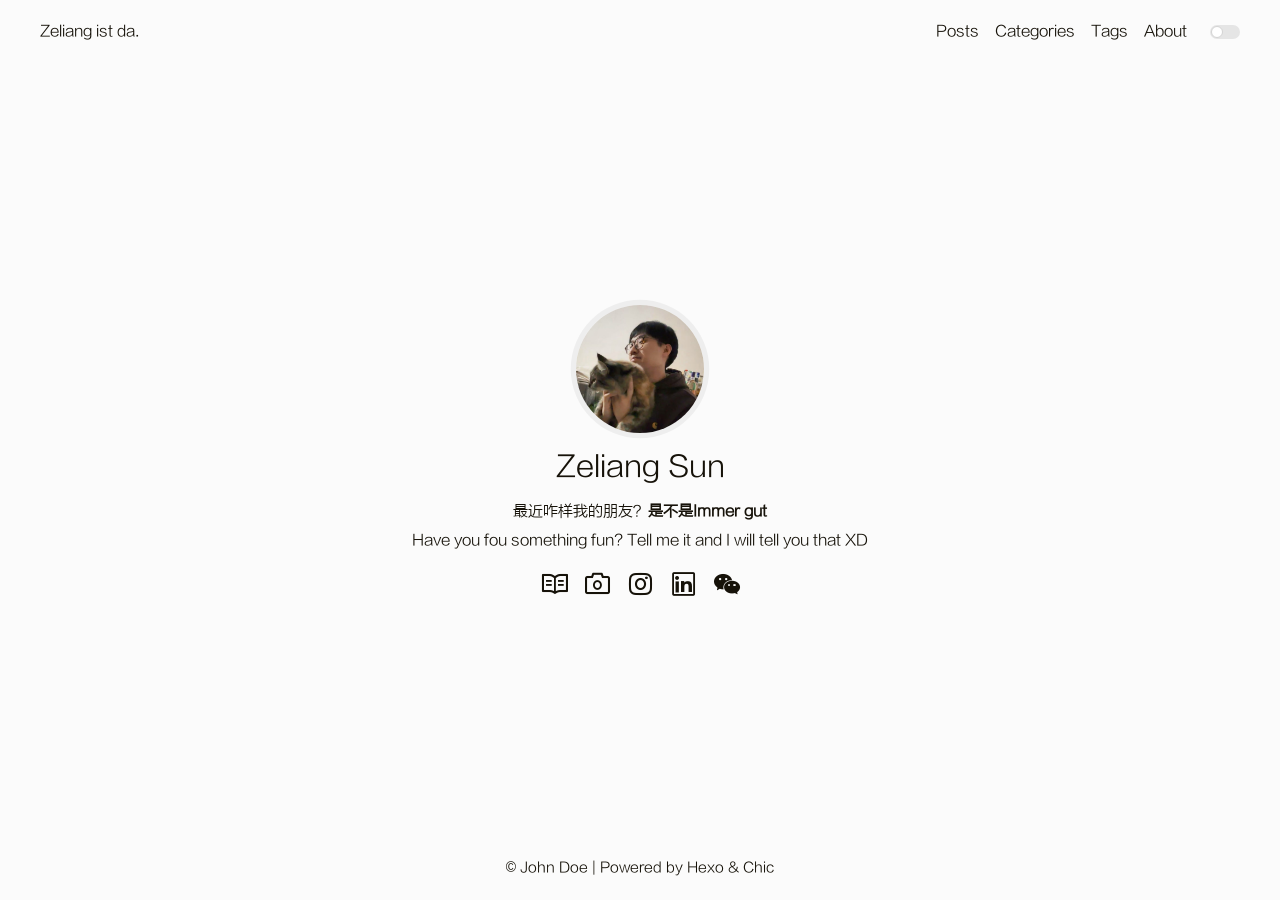
==== index.html @ 25e83e16 "Site updated: 2025-07-18 17:07:10" ====
<!DOCTYPE html>
<html lang="en">

<head>
    <meta charset="UTF-8">
<meta name="viewport"
      content="width=device-width, initial-scale=1.0, maximum-scale=1.0, minimum-scale=1.0">
<meta http-equiv="X-UA-Compatible" content="ie=edge">

    <meta name="author" content="John Doe">





<title>Hexo</title>



    <link rel="icon" href="/faviconSZL.ico">




    <!-- stylesheets list from _config.yml -->
    
    <link rel="stylesheet" href="/css/style.css">
    



    <!-- scripts list from _config.yml -->
    
    <script src="/js/script.js"></script>
    
    <script src="/js/tocbot.min.js"></script>
    



    
    
        
    


<meta name="generator" content="Hexo 7.3.0"></head>

<body>
    <script>
        // this function is used to check current theme before page loaded.
        (() => {
            const pagebody = document.getElementsByTagName('body')[0]

            function setTheme(status) {

                if (status === 'dark') {
                    window.sessionStorage.theme = 'dark'
                    pagebody.classList.add('dark-theme');

                } else if (status === 'light') {
                    window.sessionStorage.theme = 'light'
                    pagebody.classList.remove('dark-theme');
                }
            };

            setTheme(window.sessionStorage.theme)
        })();
    </script>

    <div class="wrapper">
        <header>
    <nav class="navbar">
        <div class="container">
            <div class="navbar-header header-logo"><a href="/">Zeliang ist da.</a></div>
            <div class="menu navbar-right">
                
                <a class="menu-item" href="/archives">Posts</a>
                
                <a class="menu-item" href="/category">Categories</a>
                
                <a class="menu-item" href="/tag">Tags</a>
                
                <a class="menu-item" href="/about">About</a>
                
                
                <input id="switch_default" type="checkbox" class="switch_default">
                <label for="switch_default" class="toggleBtn"></label>
            </div>
        </div>
    </nav>

    
    <nav class="navbar-mobile" id="nav-mobile">
        <div class="container">
            <div class="navbar-header">
                <div>
                    <a href="/">Zeliang ist da.</a><a id="mobile-toggle-theme">·&nbsp;Light</a>
                </div>
                <div class="menu-toggle" onclick="mobileBtn()">
                    <svg class="menu-icon" xmlns="http://www.w3.org/2000/svg" width="32" height="32" viewBox="0 0 24 24"><path fill="currentColor" d="M4.5 17.27q-.213 0-.356-.145T4 16.768t.144-.356t.356-.143h15q.213 0 .356.144q.144.144.144.357t-.144.356t-.356.143zm0-4.77q-.213 0-.356-.144T4 11.999t.144-.356t.356-.143h15q.213 0 .356.144t.144.357t-.144.356t-.356.143zm0-4.77q-.213 0-.356-.143Q4 7.443 4 7.23t.144-.356t.356-.143h15q.213 0 .356.144T20 7.23t-.144.356t-.356.144z"/></svg>
                    <svg class="close-icon" xmlns="http://www.w3.org/2000/svg" width="32" height="32" viewBox="0 0 24 24"><!-- Icon from Material Symbols Light by Google - https://github.com/google/material-design-icons/blob/master/LICENSE --><path fill="currentColor" d="m12 12.708l-5.246 5.246q-.14.14-.344.15t-.364-.15t-.16-.354t.16-.354L11.292 12L6.046 6.754q-.14-.14-.15-.344t.15-.364t.354-.16t.354.16L12 11.292l5.246-5.246q.14-.14.345-.15q.203-.01.363.15t.16.354t-.16.354L12.708 12l5.246 5.246q.14.14.15.345q.01.203-.15.363t-.354.16t-.354-.16z"/></svg>
                </div>
            </div>
            <div class="menu" id="mobile-menu">
                
                <a class="menu-item" href="/archives">Posts</a>
                
                <a class="menu-item" href="/category">Categories</a>
                
                <a class="menu-item" href="/tag">Tags</a>
                
                <a class="menu-item" href="/about">About</a>
                
            </div>
        </div>
    </nav>

</header>
<script>
    var mobileBtn = function f() {
        var toggleMenu = document.getElementsByClassName("menu-toggle")[0];
        var mobileMenu = document.getElementById("mobile-menu");
        if (toggleMenu.classList.contains("active")) {
            toggleMenu.classList.remove("active")
            mobileMenu.classList.remove("active")
        } else {
            toggleMenu.classList.add("active")
            mobileMenu.classList.add("active")
        }
    }
</script>
            <div class="main">
                
    <div class="container profile-container">
    <div class="intro">
        <div class="avatar">
            <a href="/archives"><img src="/image/WC.jpg"></a>
        </div>
        <div class="nickname">Zeliang Sun</div>
        <div class="description"><p>最近咋样我的朋友？<strong>是不是Immer gut</strong> <br> Have you fou something fun? Tell me it and I will tell you that XD</p>
</div>
        <div class="links">
            
                
                    <a class="link-item" title="Blog" href="/archives">
                        
                        
                            <i class="iconfont icon-blog"></i>
                        
                    </a>
                
                    <a class="link-item" title="Gallery" target="_blank" rel="noopener" href="https://www.xiaohongshu.com/user/profile/585cacf982ec3926bdb0a9de?xsec_token=YB1grFeYqN_y-2Yd3AJe_XyZFnTfMAkf03-LGsz-wFnMQ=&amp;xsec_source=app_share&amp;xhsshare=CopyLink&amp;appuid=585cacf982ec3926bdb0a9de&amp;apptime=1752844489&amp;share_id=304d26b57cd74c2a940ad564760cf4ba">
                        
                        
                            <i class="iconfont icon-gallery"></i>
                        
                    </a>
                
                    <a class="link-item" title="Instagram" target="_blank" rel="noopener" href="https://www.instagram.com/szl213?igsh=NjJsY3E1cG1peXRq&amp;utm_source=qr">
                        
                        
                            <i class="iconfont icon-instagram"></i>
                        
                    </a>
                
                    <a class="link-item" title="LinkedIn" target="_blank" rel="noopener" href="https://www.linkedin.com/in/zeliang98">
                        
                        
                            <i class="iconfont icon-linkedin"></i>
                        
                    </a>
                
                    <a class="link-item" title="WeChat" href="Wechat__BurnJinro">
                        
                        
                            <i class="iconfont icon-wechat"></i>
                        
                    </a>
                
            
        </div>
    </div>
</div>


            </div>
            <footer id="footer" class="footer">
    <div class="copyright">
        <span>© John Doe | Powered by <a href="https://hexo.io" target="_blank">Hexo</a> & <a href="https://github.com/Siricee/hexo-theme-Chic" target="_blank">Chic</a></span>
    </div>
</footer>

    </div>
</body>

</html>
---- css/style.css ----
/* normalize.css v8.0.0 | MIT License | github.com/necolas/normalize.css */
html {
  line-height: 1.15 /* 1 */;
  -webkit-text-size-adjust: 100% /* 2 */;
}
body {
  margin: 0;
}
h1 {
  font-size: 2em;
  margin: 0.67em 0;
}
hr {
  box-sizing: content-box /* 1 */;
  height: 0 /* 1 */;
  overflow: visible /* 2 */;
}
pre {
  font-family: monospace, monospace /* 1 */;
  font-size: 1em /* 2 */;
}
a {
  background-color: transparent;
}
abbr[title] {
  border-bottom: none /* 1 */;
  text-decoration: underline /* 2 */;
  text-decoration: underline dotted /* 2 */;
}
b,
strong {
  font-weight: bolder;
}
code,
kbd,
samp {
  font-family: monospace, monospace /* 1 */;
  font-size: 1em /* 2 */;
}
small {
  font-size: 80%;
}
sub,
sup {
  font-size: 75%;
  line-height: 0;
  position: relative;
  vertical-align: baseline;
}
sub {
  bottom: -0.25em;
}
sup {
  top: -0.5em;
}
img {
  border-style: none;
}
button,
input,
optgroup,
select,
textarea {
  font-family: inherit /* 1 */;
  font-size: 100% /* 1 */;
  line-height: 1.15 /* 1 */;
  margin: 0 /* 2 */;
}
button,
input {
  overflow: visible;
}
button,
select {
  text-transform: none;
}
button,
[type="button"],
[type="reset"],
[type="submit"] {
  -webkit-appearance: button;
}
button::-moz-focus-inner,
[type="button"]::-moz-focus-inner,
[type="reset"]::-moz-focus-inner,
[type="submit"]::-moz-focus-inner {
  border-style: none;
  padding: 0;
}
button:-moz-focusring,
[type="button"]-moz-focusring,
[type="reset"]-moz-focusring,
[type="submit"]-moz-focusring {
  outline: 1px dotted ButtonText;
}
fieldset {
  padding: 0.35em 0.75em 0.625em;
}
legend {
  box-sizing: border-box /* 1 */;
  color: inherit /* 2 */;
  display: table /* 1 */;
  max-width: 100% /* 1 */;
  padding: 0 /* 3 */;
  white-space: normal /* 1 */;
}
progress {
  vertical-align: baseline;
}
textarea {
  overflow: auto;
}
[type="checkbox"],
[type="radio"] {
  box-sizing: border-box /* 1 */;
  padding: 0 /* 2 */;
}
[type="number"]::-webkit-inner-spin-button,
[type="number"]::-webkit-outer-spin-button {
  height: auto;
}
[type="search"] {
  -webkit-appearance: textfield /* 1 */;
  outline-offset: -2px /* 2 */;
}
[type="search"]::-webkit-search-decoration {
  -webkit-appearance: none;
}
::-webkit-file-upload-button {
  -webkit-appearance: button /* 1 */;
  font: inherit /* 2 */;
}
details {
  display: block;
}
summary {
  display: list-item;
}
template {
  display: none;
}
[hidden] {
  display: none;
}
@font-face {
  font-family: 'lanting';
  src: url("../fonts/lanting/lanting.eot"); /* IE9 */
  src: url("../fonts/lanting/lanting.eot?#iefix") format('embedded-opentype'), /* IE6-IE8 */ url("../fonts/lanting/lanting.woff2") format('woff2'), url("../fonts/lanting/lanting.woff") format('woff'), url("../fonts/lanting/lanting.ttf") format('truetype'); /* chrome, firefox, opera, Safari, Android, iOS 4.2+ */
  font-weight: 300;
  font-display: swap;
}
html {
  font-family: 'Microsoft Jhenghei', Lantinghei SC, 'lanting', PingFang SC, Seguo UI, Microsoft Yahei, Arial;
}
html::-webkit-scrollbar {
  width: 8px;
  height: 8px;
}
html::-webkit-scrollbar-thumb {
  height: 40px;
  background-color: #eee;
  border-radius: 16px;
}
html::-webkit-scrollbar-thumb:hover {
  background-color: #ddd;
}
body {
  font-size: 11pt;
  font-weight: normal;
  line-height: 2em;
  overflow: overlay;
  background-color: #fbfbfb;
  color: #161209;
  transition: color 0.2s ease, border-color 0.2s ease, background 0.2s ease, opacity 0.2s ease;
}
body:before {
  content: "";
  background-repeat: no-repeat;
  background-position: center;
  opacity: 0.05;
  position: fixed;
  top: 0;
  left: 0;
  width: 100%;
  height: 100%;
  z-index: -1;
}
body.dark-theme {
  background-color: #292a2d;
  color: #a9a9b3;
  transition: color 0.2s ease, border-color 0.2s ease, background 0.2s ease, opacity 0.2s ease;
}
a {
  color: #161209;
  text-decoration: none;
  transition: color 0.2s ease, border-color 0.2s ease, background 0.2s ease, opacity 0.2s ease;
  cursor: pointer;
}
a:hover {
  color: #2d96bd;
  text-decoration: none;
  transition: color 0.2s ease, border-color 0.2s ease, background 0.2s ease, opacity 0.2s ease;
}
.dark-theme a {
  color: #a9a9b3;
  text-decoration: none;
  transition: color 0.2s ease, border-color 0.2s ease, background 0.2s ease, opacity 0.2s ease;
}
.dark-theme a:hover {
  color: #fff;
  text-decoration: none;
  transition: color 0.2s ease, border-color 0.2s ease, background 0.2s ease, opacity 0.2s ease;
}
.wrapper {
  display: flex;
  flex-direction: column;
  min-height: 100vh;
  width: 100%;
}
.navbar {
  height: 4rem;
  line-height: 4rem;
  width: 100%;
}
.navbar .container {
  width: auto;
  max-width: 1200px;
  text-align: center;
  padding-left: 1em;
  padding-right: 1em;
  margin: 0 auto;
  display: flex;
  justify-content: space-between;
}
.main {
  flex-grow: 1;
  flex-shrink: 0;
  flex-basis: auto;
  display: flex;
  flex-direction: column;
}
.main .container {
  padding-left: 1em;
  padding-right: 1em;
  height: 100%;
  display: flex;
  flex-direction: column;
  flex: 1;
}
.footer {
  height: 4rem;
  width: 100%;
  text-align: center;
  line-height: 4rem;
}
@font-face {font-family: "iconfont";
  src: url('iconfont.eot?t=1585328536727'); /* IE9 */
  src: url('iconfont.eot?t=1585328536727#iefix') format('embedded-opentype'), /* IE6-IE8 */
  url('[data-uri]') format('woff2'),
  url('iconfont.woff?t=1585328536727') format('woff'),
  url('iconfont.ttf?t=1585328536727') format('truetype'), /* chrome, firefox, opera, Safari, Android, iOS 4.2+ */
  url('iconfont.svg?t=1585328536727#iconfont') format('svg'); /* iOS 4.1- */
}

.iconfont {
  font-family: "iconfont" !important;
  font-size: 16px;
  font-style: normal;
  -webkit-font-smoothing: antialiased;
  -moz-osx-font-smoothing: grayscale;
}

.icon-publish:before {
  content: "\e7b3";
}

.icon-resume:before {
  content: "\e7b5";
}

.icon-trophy:before {
  content: "\e7c4";
}

.icon-category:before {
  content: "\e7d1";
}

.icon-gallery:before {
  content: "\e7d7";
}

.icon-blog:before {
  content: "\e7d8";
}

.icon-rss:before {
  content: "\e7e0";
}

.icon-link:before {
  content: "\e7e2";
}

.icon-tags:before {
  content: "\e7e5";
}

.icon-alipay:before {
  content: "\e87c";
}

.icon-zhihu:before {
  content: "\e87d";
}

.icon-linkedin:before {
  content: "\e87e";
}

.icon-facebook:before {
  content: "\e87f";
}

.icon-skype:before {
  content: "\e880";
}

.icon-codesandbox:before {
  content: "\e881";
}

.icon-codepen:before {
  content: "\e882";
}

.icon-sketch:before {
  content: "\e883";
}

.icon-gitlab:before {
  content: "\e884";
}

.icon-dribbble:before {
  content: "\e885";
}

.icon-instagram:before {
  content: "\e886";
}

.icon-reddit:before {
  content: "\e887";
}

.icon-youtube:before {
  content: "\e888";
}

.icon-qq:before {
  content: "\e889";
}

.icon-twitter:before {
  content: "\e88a";
}

.icon-weibo:before {
  content: "\e88b";
}

.icon-wechat:before {
  content: "\e88c";
}

.icon-github:before {
  content: "\e88d";
}


.switch_default[type=checkbox] {
  display: none;
}
.switch_default + label {
  cursor: pointer;
  text-indent: -9999px;
  background: #e5e5e5;
  display: inline-block;
  height: 14px;
  width: 30px;
  border-radius: 8px;
  position: relative;
}
.switch_default + label:after {
  content: '';
  position: absolute;
  top: 1px;
  left: 1px;
  width: 12px;
  height: 12px;
  background: #fff;
  border-radius: 6px;
  border: 1px solid #d3d3d3;
  box-sizing: border-box;
}
.switch_default + label:active {
  transition: 0.3s;
}
.switch_default:checked + label {
  background: #4699a5;
}
.switch_default:checked + label:after {
  left: calc(100% - 1px);
  transform: translateX(-100%);
}
label:active:after {
  width: 26px;
}
header {
  user-select: none;
}
header .menu {
  display: flex;
  align-items: center;
}
header .menu a {
  padding: 0 8px;
}
header .menu a .active {
  font-weight: 900;
  color: #161209;
}
.dark-theme header .menu a .active {
  color: #fff;
}
header .menu label {
  margin-left: 15px;
  position: relative;
}
.copyright {
  font-size: 14px;
}
.pagination {
  display: flex;
  flex-direction: row;
  justify-content: center;
  list-style: none;
  white-space: nowrap;
  width: 100%;
  padding-top: 2em;
}
.pagination a,
.pagination span {
  -webkit-font-smoothing: antialiased;
  font-size: 12px;
  color: #bfbfbf;
  letter-spacing: 0.1em;
  font-weight: 700;
  padding: 5px 5px;
  text-decoration: none;
  transition: 0.3s;
}
.pagination .page-number {
  padding-bottom: 3px;
  margin: 0 20px;
  box-sizing: border-box;
  position: relative;
  display: inline;
}
.pagination .page-number.disabled {
  display: none;
}
.pagination .page-number:hover a {
  color: #000;
}
.dark-theme .pagination .page-number:hover a {
  color: #fff;
}
.pagination .page-number:before,
.pagination .page-number:after {
  position: absolute;
  content: "";
  width: 0;
  height: 1px;
  background: #000;
  transition: 0.3s;
  bottom: 0px;
}
.dark-theme .pagination .page-number:before,
.dark-theme .pagination .page-number:after {
  background: #fff;
}
.pagination .page-number:before .current,
.pagination .page-number:after .current {
  width: 100%;
}
.pagination .page-number:before {
  left: 50%;
}
.pagination .page-number:after {
  right: 50%;
}
.pagination .page-number:hover:before,
.pagination .page-number:hover:after {
  width: 50%;
}
.pagination .page-number.current {
  color: #000;
}
.dark-theme .pagination .page-number.current {
  color: #fff;
}
.pagination .page-number.current:before,
.pagination .page-number.current:after {
  width: 60%;
}
.profile-container {
  justify-content: center;
  align-items: center;
}
.intro {
  text-align: center;
}
.intro .avatar {
  padding: 10px;
}
.intro .avatar img {
  width: 128px;
  height: auto;
  display: inline-block;
  -webkit-border-radius: 100%;
  border-radius: 100%;
  -webkit-box-shadow: 0 0 0 0.3618em rgba(0,0,0,0.05);
  box-shadow: 0 0 0 0.3618em rgba(0,0,0,0.05);
  margin: 0 auto;
  -webkit-transition: all ease 0.4s;
  -moz-transition: all ease 0.4s;
  -o-transition: all ease 0.4s;
  transition: all ease 0.4s;
  cursor: pointer;
}
.intro .avatar img:hover {
  position: relative;
  -webkit-transform: translateY(-0.75em);
  -moz-transform: translateY(-0.75em);
  -ms-transform: translateY(-0.75em);
  -o-transform: translateY(-0.75em);
  transform: translateY(-0.75em);
  cursor: pointer;
}
.nickname {
  font-size: 2em;
  font-weight: normal;
}
.links a {
  padding: 0 5px;
}
.links a:hover {
  background-color: transparent;
}
.links .iconfont {
  font-size: 2em;
}
.post-wrap {
  position: relative;
  width: 100%;
  max-width: 780px;
  margin: 0 auto;
  padding-top: 2rem;
}
.post-wrap .archive-item {
  margin-left: 2rem;
}
.archive-item-link {
  display: inline-block;
  text-decoration: none;
  overflow: hidden;
  white-space: nowrap;
}
.archive-item-link:hover {
  color: #2d96bd;
  background-color: transparent;
}
.dark-theme .archive-item-link {
  color: #a9a9b3;
  text-decoration: none;
  transition: color 0.2s ease, border-color 0.2s ease, background 0.2s ease, opacity 0.2s ease;
}
.dark-theme .archive-item-link:hover {
  color: #fff;
  text-decoration: none;
  transition: color 0.2s ease, border-color 0.2s ease, background 0.2s ease, opacity 0.2s ease;
}
.archive-item-date {
  float: right;
  text-align: right;
  color: #a9a9b3;
}
.dark-theme .archive-item-date {
  color: #87878d;
}
.post-wrap .categories-card {
  margin: 0 auto;
  margin-top: 1em;
  display: flex;
  align-items: center;
  justify-content: space-between;
  flex-direction: row;
  flex-wrap: wrap;
  padding: 0 2.5em;
  line-height: 1.6em;
}
.post-wrap .categories-card .card-item {
  font-size: 14px;
  text-align: left;
  width: 45%;
  display: flex;
  align-items: flex-start;
  margin-top: 2em;
  min-height: 16em;
  padding: 0 2%;
  position: relative;
}
.post-wrap .categories-card .card-item .categories {
  overflow: hidden;
}
.tag-cloud-tags {
  margin: 10px 0;
  padding-top: 2em;
}
.tag-cloud-tags a {
  display: inline-block;
  position: relative;
  margin: 5px 10px;
  word-wrap: break-word;
  transition-duration: 0.3s;
  transition-property: transform;
  transition-timing-function: ease-out;
}
.tag-cloud-tags a:active,
.tag-cloud-tags a:focus,
.tag-cloud-tags a:hover {
  color: #2d96bd;
  transform: scale(1.1);
}
.dark-theme .tag-cloud-tags a:active,
.dark-theme .tag-cloud-tags a:focus,
.dark-theme .tag-cloud-tags a:hover {
  color: #fff;
}
.tag-cloud-tags a small {
  margin: 0 0.3em;
  color: #a9a9b3;
}
.dark-theme .tag-cloud-tags a small {
  color: #fff;
}
.page {
  padding-top: 0;
}
.page .post-content {
  margin: 0;
  padding-top: 0;
}
.post-wrap p {
  font-size: 1em;
  margin: 1em 0 1em 0;
}
.post-wrap .post-header h1 {
  margin: 0 !important;
}
.post-wrap .post-title {
  font-size: 2em;
  line-height: 1.5em;
}
.post-wrap .post-meta {
  color: rgba(85,85,85,0.529) !important;
}
.dark-theme .post-wrap .post-meta {
  color: #87878d !important;
}
.post-wrap .post-meta a {
  color: #2d96bd;
}
.dark-theme .post-wrap .post-meta a {
  color: #eee;
}
.post-wrap .post-meta a:hover {
  color: #ef3982;
}
.dark-theme .post-wrap .post-meta a:hover {
  color: #fff;
}
.post-content {
  padding-top: 2rem;
  text-align: justify;
}
.post-content h2,
.post-content h3,
.post-content h4,
.post-content h5,
.post-content h6 {
  padding-top: 0.8em;
  padding-bottom: 0.3em;
}
.post-content h1::before {
  content: "#";
  margin-right: 5px;
  color: #2d96bd;
}
.dark-theme .post-content h1::before {
  color: #eee;
}
.post-content h2::before {
  content: "#";
  margin-right: 5px;
  color: #2d96bd;
}
.dark-theme .post-content h2::before {
  color: #eee;
}
.post-content h3::before {
  content: "|";
  margin-right: 5px;
  color: #2d96bd;
}
.dark-theme .post-content h3::before {
  color: #eee;
}
.post-content h4::before {
  content: "*";
  margin-right: 5px;
  color: #2d96bd;
}
.dark-theme .post-content h4::before {
  color: #eee;
}
.post-content a {
  color: #2d96bd;
}
.dark-theme .post-content a {
  color: #eee;
}
.post-content a:hover {
  color: #ef3982;
}
.dark-theme .post-content a:hover:hover {
  color: #fff;
  text-decoration: underline;
}
.post-content code,
.post-content pre {
  padding: 7px;
  font-size: 13px;
  font-family: Consolas, Monaco, Menlo, Consolas, monospace;
}
.post-content code {
  padding: 3px 5px;
  border-radius: 4px;
}
.post-content figure.highlight {
  margin: 1em 0;
  overflow-x: auto;
  position: relative;
}
.post-content figure.highlight::-webkit-scrollbar {
  width: 6px;
  height: 6px;
}
.post-content figure.highlight::-webkit-scrollbar-thumb {
  width: 6px;
  background-color: #eee;
  border-radius: 2px;
}
.post-content figure.highlight table {
  position: relative;
}
.post-content figure.highlight table,
.post-content figure.highlight tr,
.post-content figure.highlight td {
  margin: 0;
  padding: 0;
  border: 0;
  width: 100%;
  border-collapse: collapse;
}
.post-content figure.highlight .code pre {
  margin: 0 10px;
}
.post-content figure.highlight .gutter {
  width: 10px;
  color: #d0d0d0;
}
.post-content figure.highlight .gutter pre {
  margin: 0;
}
.post-content ul {
  padding-left: 2em;
}
.post-content table {
  max-width: 100%;
  margin: 10px 0;
  border-spacing: 0;
}
.post-content table thead {
  background: #bce1ef;
}
.dark-theme .post-content table thead {
  background: #626262;
}
.post-content table th,
.post-content table td {
  padding: 5px 15px;
  border: 0.5px solid #e8e8e8;
}
.post-content .image-caption:not(:empty) {
  min-width: 20%;
  max-width: 80%;
  display: inline-block;
  padding: 10px;
  margin: 0 auto;
  border-bottom: 1px solid #d9d9d9;
  font-size: 14px;
  color: #969696;
  line-height: 1.7;
}
.post-content img {
  display: block;
  max-width: 100%;
  height: auto;
  margin: 0 auto;
  overflow: hidden;
}
.post-content img[data-action="zoom"] {
  cursor: zoom-in;
}
.post-content .image-box .image-box-title {
  text-align: center;
  font-size: 0.7em;
  margin-top: 0.5em;
  margin-bottom: 1em;
  color: #a9a9b3;
}
.dark-theme .post-content .image-box .image-box-title {
  color: #87878d;
}
.post-content blockquote {
  font-size: 1rem;
  display: block;
  margin: 1em 0;
  padding: 1em 1.2em 1em 1.2em;
  position: relative;
  color: rgba(52,73,94,0.8);
  background-color: #e9f5fa;
  border-left: 2px solid #2d96bd;
}
.post-content blockquote p {
  margin: 0;
}
.post-content blockquote footer strong {
  margin-right: 0.5em;
}
.dark-theme .post-content blockquote {
  color: #a9a9b3;
  background-color: #3e3e3e;
  border-left: 2px solid #dcdcdc;
}
.post-content blockquote.pullquote {
  background-color: transparent;
  max-width: 45%;
  border: 0;
}
.post-content blockquote.pullquote.left {
  float: left;
  text-align: left;
}
.post-content blockquote.pullquote.right {
  float: right;
  text-align: right;
}
.post-copyright {
  margin-top: 4rem;
  border-top: 1px solid #e8e8e8;
  border-bottom: 1px solid #e8e8e8;
  font-size: 0.8em;
  line-height: 1.5;
}
.post-copyright a {
  color: #2d96bd;
}
.dark-theme .post-copyright a {
  color: #eee;
}
.post-copyright a:hover {
  color: #ef3982;
}
.dark-theme .post-copyright a:hover {
  color: #fff;
}
.post-copyright .copyright-item {
  margin: 5px 0;
}
.post-copyright .lincese {
  font-weight: bold;
}
.dark-theme .post-copyright {
  border-top: 1px solid #909196;
  border-bottom: 1px solid #909196;
}
.post-content code,
.post-content pre {
  line-height: 1.7em;
  padding: 7px;
  font-size: 13px;
  font-family: Consolas, Monaco, Menlo, Consolas, monospace;
}
.post-content code {
  line-height: 1.7em;
  padding: 3px 5px;
  border-radius: 4px;
  color: #c7254e;
  background: #f8f5ec;
}
.dark-theme .post-content code {
  color: #fffe28;
  background: #787575;
}
.post-content h1 code,
.post-content h2 code,
.post-content h3 code,
.post-content h4 code,
.post-content h5 code {
  font-size: inherit;
}
.post-content figure.highlight {
  margin: 1em 0;
  overflow-x: auto;
  position: relative;
}
.post-content figure.highlight::-webkit-scrollbar {
  width: 6px;
  height: 6px;
}
.post-content figure.highlight::-webkit-scrollbar-thumb {
  width: 6px;
  background-color: #eee;
  border-radius: 2px;
}
.post-content figure.highlight figcaption {
  padding: 0 0.5em;
  text-align: right;
  font-size: 13px;
}
.post-content figure.highlight figcaption span {
  margin: 0 0.5em;
}
.post-content figure.highlight table {
  position: relative;
}
.post-content figure.highlight table,
.post-content figure.highlight tr,
.post-content figure.highlight td {
  margin: 0;
  padding: 0;
  border: 0;
  width: 100%;
  border-collapse: collapse;
}
.post-content figure.highlight .code pre {
  margin: 0 10px;
}
.post-content figure.highlight .gutter {
  width: 10px;
  color: #d0d0d0;
}
.post-content figure.highlight .gutter pre {
  margin: 0;
}
.post-tags {
  padding: 1rem 0 1rem;
  display: flex;
  justify-content: space-between;
}
.post-nav:before,
.post-nav:after {
  content: " ";
  display: table;
}
.post-nav a.prev,
.post-nav a.next {
  font-weight: 600;
  font-size: 16px;
  transition-property: transform;
  transition-timing-function: ease-out;
  transition-duration: 0.3s;
}
.post-nav a.prev {
  float: left;
}
.post-nav a.prev::before {
  content: "<";
  margin-right: 0.5em;
}
.post-nav a.prev:hover {
  transform: translateX(-4px);
}
.post-nav a.next {
  float: right;
}
.post-nav a.next::after {
  content: ">";
  margin-left: 0.5em;
}
.post-nav a.next:hover {
  transform: translateX(4px);
}
.post-nav a.prev::before,
.post-nav a.next::after {
  font-weight: bold;
}
.tag:not(:last-child) a::after {
  content: " / ";
}
.post-toc {
  position: fixed;
  top: 95px;
  right: 2em;
  width: 15rem;
  font-size: 0.75rem;
}
.post-toc .tocbot-list {
  max-height: 450px;
  max-width: 250px;
  overflow: auto;
  position: relative;
  padding-right: 0.875rem;
}
.post-toc .tocbot-list::-webkit-scrollbar {
  width: 6px;
  height: 6px;
}
.post-toc .tocbot-list::-webkit-scrollbar-thumb {
  width: 6px;
  background-color: #eee;
  border-radius: 2px;
}
.post-toc .tocbot-list ul {
  list-style: none;
  position: inherit;
  overflow: hidden;
}
.post-toc .tocbot-list ul li {
  margin-left: 0.25rem;
}
.post-toc .toc-link::before {
  background-color: #fff;
}
.post-toc .is-active-link::before {
  background-color: #2d96bd;
}
.post-toc .tocbot-list-menu {
  margin: 1rem 0.75rem;
  font-size: 0.75rem;
}
.post-toc .tocbot-list-menu a {
  display: block;
  margin: 0.375rem 0;
  color: #999;
  cursor: pointer;
}
.post-toc .tocbot-list-menu a:hover {
  color: #808080;
}
.toc{overflow-y:auto}.toc>.toc-list{overflow:hidden;position:relative}.toc>.toc-list li{list-style:none}.toc-list{margin:0;padding-left:10px}a.toc-link{color:currentColor;height:100%}.is-collapsible{max-height:1000px;overflow:hidden;transition:all 300ms ease-in-out}.is-collapsed{max-height:0}.is-position-fixed{position:fixed !important;top:0}.is-active-link{font-weight:700}.toc-link::before{background-color:#EEE;content:' ';display:inline-block;height:inherit;left:0;margin-top:-1px;position:absolute;width:2px}.is-active-link::before{background-color:#54BC4B}

@media screen and (max-width: 479px) {
  .main {
    padding-top: 40pt;
  }
  .navbar {
    display: none;
  }
  .navbar-mobile {
    display: block !important;
    position: fixed;
    width: 100%;
    z-index: 100;
    transition: all 0.6s ease 0s;
  }
  .navbar-mobile .container {
    padding: 0;
    margin: 0;
    line-height: 5.5em;
    background: #fbfbfb;
  }
  .navbar-mobile .container .navbar-header {
    display: flex;
    justify-content: space-between;
    align-items: center;
    width: 100%;
    padding-right: 1em;
    padding-left: 1em;
    box-sizing: border-box;
    position: relative;
  }
  .navbar-mobile .container .navbar-header .menu-toggle {
    display: flex;
    cursor: pointer;
    line-height: 5.5em;
    user-select: none;
  }
  .navbar-mobile .container .navbar-header .menu-toggle .menu-icon {
    display: block;
  }
  .navbar-mobile .container .navbar-header .menu-toggle .close-icon {
    display: none;
  }
  .navbar-mobile .container .navbar-header .menu-toggle.active .menu-icon {
    display: none;
  }
  .navbar-mobile .container .navbar-header .menu-toggle.active .close-icon {
    display: block;
  }
  .navbar-mobile .container .navbar-header .menu-toggle span:nth-child(1) {
    margin-bottom: 8px;
  }
  .navbar-mobile .container .navbar-header .menu-toggle span:nth-child(3) {
    margin-top: 8px;
  }
  .navbar-mobile .container .navbar-header .menu-toggle.active span {
    -webkit-transition: 0.25s margin, 0.25s transform 0.25s;
    -moz-transition: 0.25s margin, 0.25s transform 0.25s;
    transition: 0.25s margin, 0.25s transform 0.25s;
  }
  .navbar-mobile .container .navbar-header .menu-toggle.active span:nth-child(1) {
    -moz-transform: rotate(45deg) translate(4px, 6px);
    -ms-transform: rotate(45deg) translate(4px, 6px);
    -webkit-transform: rotate(45deg) translate(4px, 6px);
    transform: rotate(45deg) translate(4px, 6px);
  }
  .navbar-mobile .container .navbar-header .menu-toggle.active span:nth-child(2) {
    opacity: 0;
  }
  .navbar-mobile .container .navbar-header .menu-toggle.active span:nth-child(3) {
    -moz-transform: rotate(-45deg) translate(8px, -10px);
    -ms-transform: rotate(-45deg) translate(8px, -10px);
    -webkit-transform: rotate(-45deg) translate(8px, -10px);
    transform: rotate(-45deg) translate(8px, -10px);
  }
  .navbar-mobile .container .menu {
    text-align: center;
    background: #fbfbfb;
    border-top: 1px solid #000;
    padding-top: 1em;
    padding-bottom: 1em;
    user-select: none;
    display: none;
    box-shadow: 0px 2px 4px rgba(0,0,0,0.1), 0px 4px 8px rgba(0,0,0,0.1);
  }
  .navbar-mobile .container .menu a {
    display: inline-block;
    margin: 0 1em;
    line-height: 2.5em;
  }
  .navbar-mobile .container .menu.active {
    display: block;
    white-space: nowrap;
    box-sizing: border-box;
    overflow-x: auto;
  }
  .dark-theme .navbar-mobile .container .menu {
    background: #292a2d;
    border-top: 2px solid #87878d;
  }
  .dark-theme .navbar-mobile .container {
    background: #292a2d !important;
  }
  .archive {
    width: 90%;
  }
  .archive .archive-item .archive-item-date {
    display: none;
  }
  #dynamic-to-top {
    display: none !important;
  }
  .footer {
    height: 3rem;
    width: 100%;
    text-align: center;
    line-height: 1.5rem;
    padding-top: 2em;
  }
  .post-warp {
    padding-top: 6em;
  }
  .post-warp .archive-item-date {
    display: none;
  }
  .categories .categories-card .card-item {
    width: 100%;
    display: flex;
    min-height: 0;
  }
  .categories .categories-card .card-item .categories {
    overflow: hidden;
  }
}
@media screen and (max-width: 1023px) {
  .navbar-mobile {
    display: none;
  }
}
@media screen and (min-width: 1024px) {
  .navbar-mobile {
    display: none;
  }
}
@media screen and (max-width: 1279px) {
  .post-toc {
    display: none;
  }
}
body:not(.dark-theme) .highlight {
  color: #68615e;
  background: #f1efee;
}
body:not(.dark-theme) .highlight .code .comment,
body:not(.dark-theme) .highlight .code .quote {
  color: #766e6b;
}
body:not(.dark-theme) .highlight .code .variable,
body:not(.dark-theme) .highlight .code .template-variable,
body:not(.dark-theme) .highlight .code .attribute,
body:not(.dark-theme) .highlight .code .tag,
body:not(.dark-theme) .highlight .code .name,
body:not(.dark-theme) .highlight .code .regexp,
body:not(.dark-theme) .highlight .code .link,
body:not(.dark-theme) .highlight .code .selector-id,
body:not(.dark-theme) .highlight .code .selector-class {
  color: #f22c40;
}
body:not(.dark-theme) .highlight .code .number,
body:not(.dark-theme) .highlight .code .meta,
body:not(.dark-theme) .highlight .code .built_in,
body:not(.dark-theme) .highlight .code .builtin-name,
body:not(.dark-theme) .highlight .code .literal,
body:not(.dark-theme) .highlight .code .type,
body:not(.dark-theme) .highlight .code .params {
  color: #df5320;
}
body:not(.dark-theme) .highlight .code .string,
body:not(.dark-theme) .highlight .code .symbol,
body:not(.dark-theme) .highlight .code .bullet {
  color: #7b9726;
}
body:not(.dark-theme) .highlight .code .title,
body:not(.dark-theme) .highlight .code .section {
  color: #407ee7;
}
body:not(.dark-theme) .highlight .code .keyword,
body:not(.dark-theme) .highlight .code .selector-tag {
  color: #6666ea;
}
body:not(.dark-theme) .highlight .code .emphasis {
  font-style: italic;
}
body:not(.dark-theme) .highlight .code .strong {
  font-weight: bold;
}
body.dark-theme .highlight {
  background: #2b2b2b;
  color: #bababa;
}
body.dark-theme .highlight .code .strong,
body.dark-theme .highlight .code .emphasis {
  color: #a8a8a2;
}
body.dark-theme .highlight .code .bullet,
body.dark-theme .highlight .code .quote,
body.dark-theme .highlight .code .link,
body.dark-theme .highlight .code .number,
body.dark-theme .highlight .code .regexp,
body.dark-theme .highlight .code .literal {
  color: #6896ba;
}
body.dark-theme .highlight .code .code,
body.dark-theme .highlight .code .selector-class {
  color: #a6e22e;
}
body.dark-theme .highlight .code .emphasis {
  font-style: italic;
}
body.dark-theme .highlight .code .keyword,
body.dark-theme .highlight .code .selector-tag,
body.dark-theme .highlight .code .section,
body.dark-theme .highlight .code .attribute,
body.dark-theme .highlight .code .name,
body.dark-theme .highlight .code .variable {
  color: #cb7832;
}
body.dark-theme .highlight .code .params {
  color: #b9b9b9;
}
body.dark-theme .highlight .code .string,
body.dark-theme .highlight .code .subst,
body.dark-theme .highlight .code .type,
body.dark-theme .highlight .code .built_in,
body.dark-theme .highlight .code .builtin-name,
body.dark-theme .highlight .code .symbol,
body.dark-theme .highlight .code .selector-id,
body.dark-theme .highlight .code .selector-attr,
body.dark-theme .highlight .code .selector-pseudo,
body.dark-theme .highlight .code .template-tag,
body.dark-theme .highlight .code .template-variable,
body.dark-theme .highlight .code .addition {
  color: #e0c46c;
}
body.dark-theme .highlight .code .comment,
body.dark-theme .highlight .code .deletion,
body.dark-theme .highlight .code .meta {
  color: #7f7f7f;
}
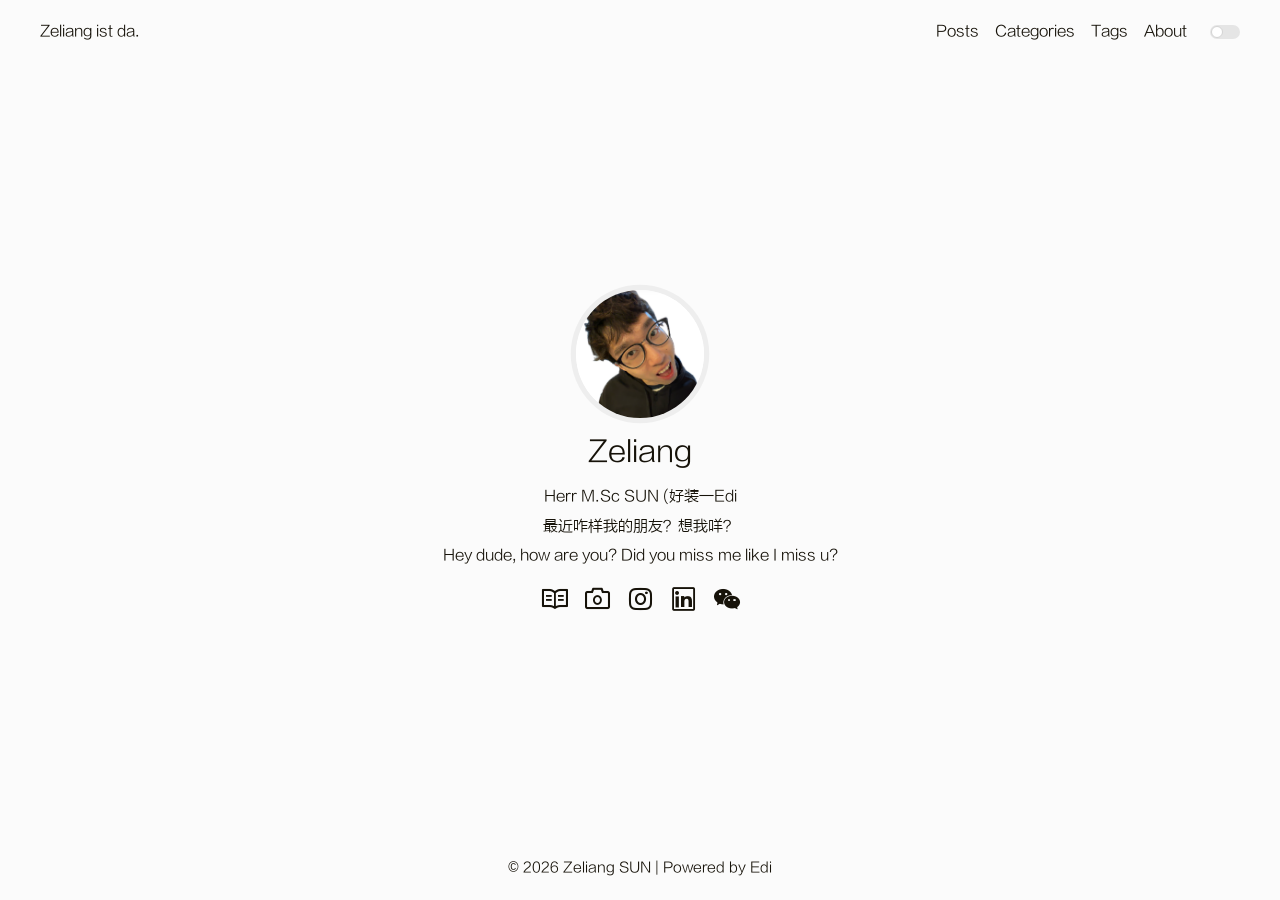
==== commit 7ff80139: "Site updated: 2026-05-25 03:22:04" ====
--- a/index.html
+++ b/index.html
@@ -1,5 +1,5 @@
 <!DOCTYPE html>
-<html lang="en">
+<html lang="zh-CN">
 
 <head>
     <meta charset="UTF-8">
@@ -7,7 +7,7 @@
       content="width=device-width, initial-scale=1.0, maximum-scale=1.0, minimum-scale=1.0">
 <meta http-equiv="X-UA-Compatible" content="ie=edge">
 
-    <meta name="author" content="John Doe">
+    <meta name="author" content="Zeliang Sun">
 
 
 
@@ -135,10 +135,10 @@
     <div class="container profile-container">
     <div class="intro">
         <div class="avatar">
-            <a href="/archives"><img src="/image/WC.jpg"></a>
+            <a href="/archives"><img src="/image/ww.png"></a>
         </div>
-        <div class="nickname">Zeliang Sun</div>
-        <div class="description"><p>最近咋样我的朋友？<strong>是不是Immer gut</strong> <br> Have you fou something fun? Tell me it and I will tell you that XD</p>
+        <div class="nickname">Zeliang</div>
+        <div class="description"><p>Herr M.Sc SUN (好装一Edi <br> 最近咋样我的朋友？想我咩？ <br> Hey dude, how are you? Did you miss me like I miss u?</p>
 </div>
         <div class="links">
             
@@ -187,7 +187,9 @@
             </div>
             <footer id="footer" class="footer">
     <div class="copyright">
-        <span>© John Doe | Powered by <a href="https://hexo.io" target="_blank">Hexo</a> & <a href="https://github.com/Siricee/hexo-theme-Chic" target="_blank">Chic</a></span>
+        <span>© 2026 Zeliang SUN | Powered by Edi
+
+</a></span>
     </div>
 </footer>
 
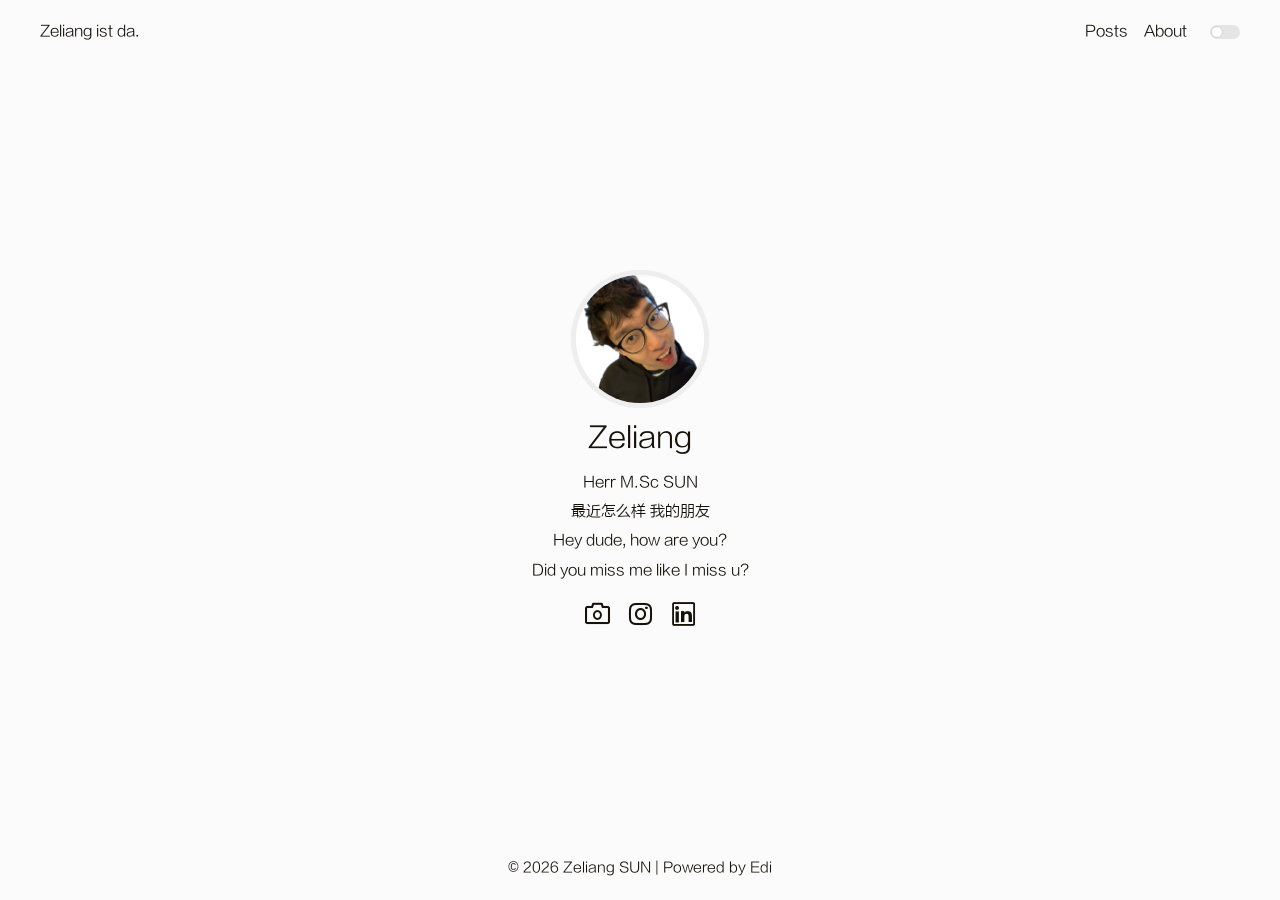
==== commit 3f2875b7: "Site updated: 2026-05-25 13:24:13" ====
--- a/index.html
+++ b/index.html
@@ -77,10 +77,6 @@
                 
                 <a class="menu-item" href="/archives">Posts</a>
                 
-                <a class="menu-item" href="/category">Categories</a>
-                
-                <a class="menu-item" href="/tag">Tags</a>
-                
                 <a class="menu-item" href="/about">About</a>
                 
                 
@@ -105,10 +101,6 @@
             <div class="menu" id="mobile-menu">
                 
                 <a class="menu-item" href="/archives">Posts</a>
-                
-                <a class="menu-item" href="/category">Categories</a>
-                
-                <a class="menu-item" href="/tag">Tags</a>
                 
                 <a class="menu-item" href="/about">About</a>
                 
@@ -138,17 +130,10 @@
             <a href="/archives"><img src="/image/ww.png"></a>
         </div>
         <div class="nickname">Zeliang</div>
-        <div class="description"><p>Herr M.Sc SUN (好装一Edi <br> 最近咋样我的朋友？想我咩？ <br> Hey dude, how are you? Did you miss me like I miss u?</p>
+        <div class="description"><p>Herr M.Sc SUN <br> 最近怎么样 我的朋友 <br> Hey dude, how are you? <br> Did you miss me like I miss u?</p>
 </div>
         <div class="links">
             
-                
-                    <a class="link-item" title="Blog" href="/archives">
-                        
-                        
-                            <i class="iconfont icon-blog"></i>
-                        
-                    </a>
                 
                     <a class="link-item" title="Gallery" target="_blank" rel="noopener" href="https://www.xiaohongshu.com/user/profile/585cacf982ec3926bdb0a9de?xsec_token=YB1grFeYqN_y-2Yd3AJe_XyZFnTfMAkf03-LGsz-wFnMQ=&amp;xsec_source=app_share&amp;xhsshare=CopyLink&amp;appuid=585cacf982ec3926bdb0a9de&amp;apptime=1752844489&amp;share_id=304d26b57cd74c2a940ad564760cf4ba">
                         
@@ -171,13 +156,6 @@
                         
                     </a>
                 
-                    <a class="link-item" title="WeChat" href="Wechat__BurnJinro">
-                        
-                        
-                            <i class="iconfont icon-wechat"></i>
-                        
-                    </a>
-                
             
         </div>
     </div>
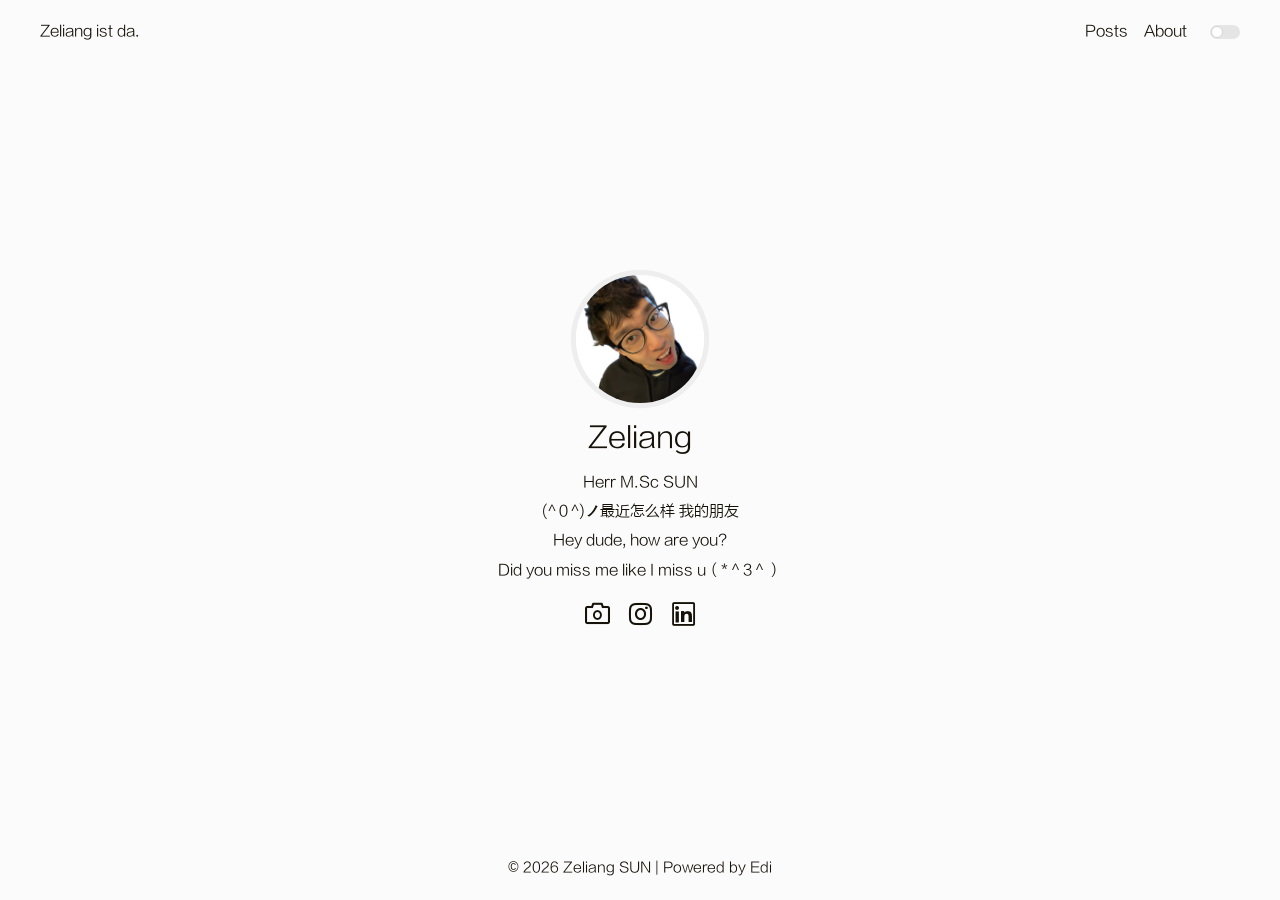
==== commit 4d807821: "Site updated: 2026-05-25 13:35:34" ====
--- a/index.html
+++ b/index.html
@@ -10,10 +10,12 @@
     <meta name="author" content="Zeliang Sun">
 
 
+    <meta name="subtitle" content="Hi!">
 
 
 
-<title>Hexo</title>
+
+<title>Zeliang&#39;s Web</title>
 
 
 
@@ -130,7 +132,7 @@
             <a href="/archives"><img src="/image/ww.png"></a>
         </div>
         <div class="nickname">Zeliang</div>
-        <div class="description"><p>Herr M.Sc SUN <br> 最近怎么样 我的朋友 <br> Hey dude, how are you? <br> Did you miss me like I miss u?</p>
+        <div class="description"><p>Herr M.Sc SUN <br> (^０^)ノ最近怎么样 我的朋友 <br> Hey dude, how are you? <br> Did you miss me like I miss u（*＾3＾）</p>
 </div>
         <div class="links">
             
